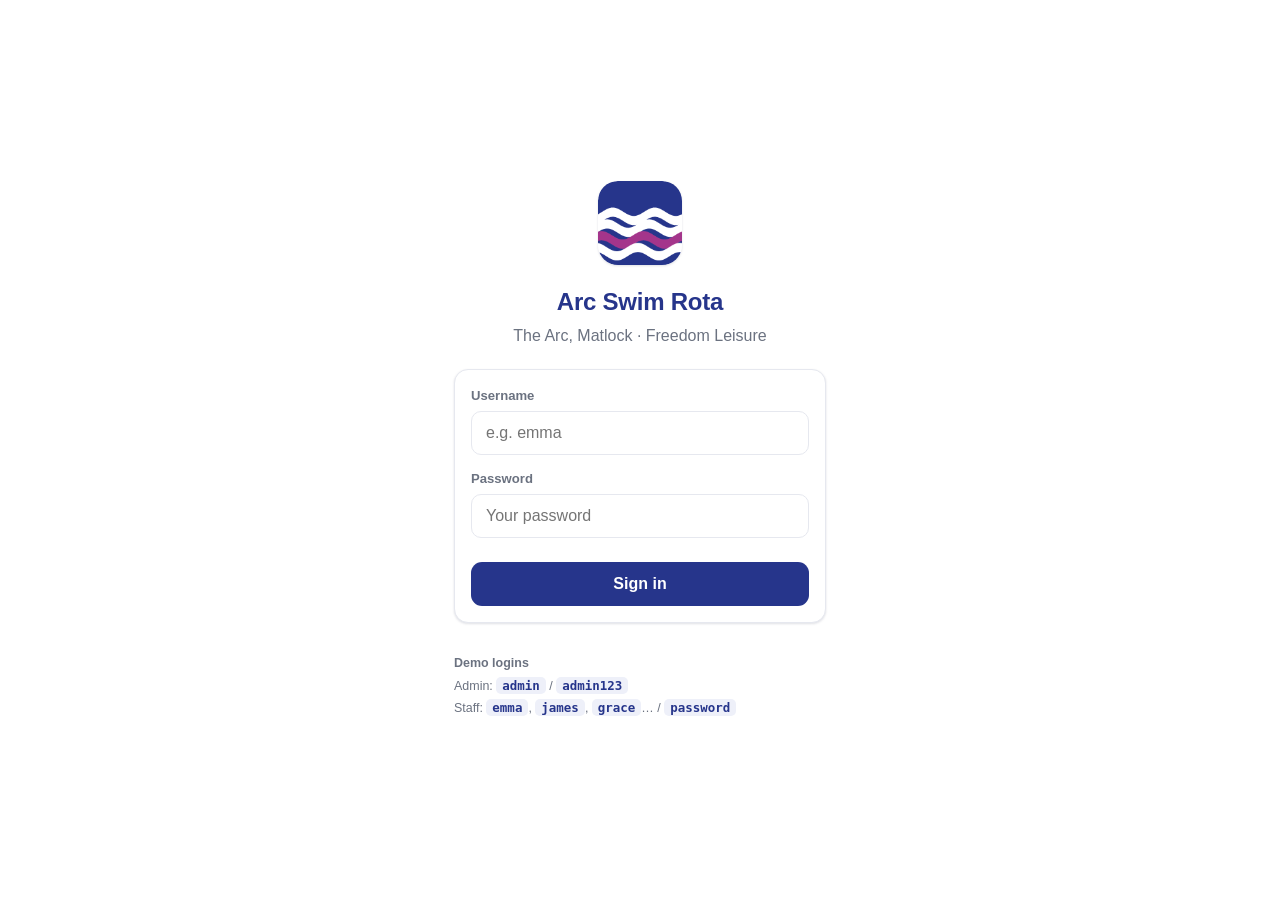
==== static/index.html @ 5714568e "fix: sticky chat header in messaging window Co-Authored-By: Claude Sonnet 4.6 <noreply@anthropic.com" ====
<!DOCTYPE html>
<html lang="en-GB">
<head>
  <meta charset="UTF-8" />
  <meta name="viewport" content="width=device-width, initial-scale=1.0, viewport-fit=cover, maximum-scale=1" />
  <meta name="theme-color" content="#26358B" />
  <meta name="apple-mobile-web-app-capable" content="yes" />
  <meta name="apple-mobile-web-app-status-bar-style" content="default" />
  <meta name="apple-mobile-web-app-title" content="Swim Rota" />
  <title>Arc Swim Rota</title>
  <link rel="manifest" href="/manifest.webmanifest" />
  <link rel="apple-touch-icon" href="/static/apple-touch-icon.png" />
  <link rel="icon" href="/static/icon-192.png" />
  <link rel="stylesheet" href="/static/styles.css?v=42" />
</head>
<body>
  <div id="app"></div>
  <script src="/static/app.js?v=42"></script>
</body>
</html>
---- static/styles.css ----
/* Arc Swim Rota — Freedom Leisure branding (deep blue #26358B, magenta #A4358B)
   White background, mobile-first, large tap targets. */
:root {
  --blue: #26358B;
  --blue-dark: #1b2767;
  --blue-soft: #eef0f9;
  --magenta: #A4358B;
  --magenta-soft: #f7eaf4;
  --purple: #6d3bd4;
  --purple-soft: #efe9fb;
  --teal: #0E9F8E;
  --green: #1f9d55;
  --green-soft: #e7f6ed;
  --amber: #c77700;
  --amber-soft: #fdf3e2;
  --red: #c62828;
  --red-soft: #fbeaea;
  --ink: #1c2030;
  --muted: #6b7280;
  --line: #e6e8ef;
  --bg: #ffffff;
  --card: #ffffff;
  --shadow: 0 1px 3px rgba(20, 30, 70, .08), 0 1px 2px rgba(20, 30, 70, .06);
  --radius: 14px;
  --safe-top: env(safe-area-inset-top, 0px);
  --safe-bottom: env(safe-area-inset-bottom, 0px);
}

* { box-sizing: border-box; -webkit-tap-highlight-color: transparent; }
html, body { margin: 0; padding: 0; }
body {
  font-family: -apple-system, BlinkMacSystemFont, "Segoe UI", Roboto, Helvetica, Arial, sans-serif;
  background: var(--bg);
  color: var(--ink);
  font-size: 16px;
  line-height: 1.45;
  -webkit-font-smoothing: antialiased;
}
h1, h2, h3 { margin: 0; font-weight: 700; letter-spacing: -0.01em; }
button { font-family: inherit; font-size: 1rem; cursor: pointer; }
a { color: var(--blue); }
input, select, textarea {
  font-family: inherit; font-size: 1rem; width: 100%; padding: 12px 14px;
  border: 1.5px solid var(--line); border-radius: 10px; background: #fff; color: var(--ink);
}
input:focus, select:focus, textarea:focus { outline: none; border-color: var(--blue); }
label { display: block; font-size: .82rem; font-weight: 600; color: var(--muted); margin: 0 0 6px; }
.field { margin-bottom: 14px; }

/* ---------- layout ---------- */
#app { min-height: 100vh; }
.app-main {
  max-width: 720px; margin: 0 auto;
  padding: calc(var(--safe-top) + 64px) 16px calc(var(--safe-bottom) + 84px);
}

/* ---------- top bar ---------- */
.topbar {
  position: fixed; top: 0; left: 0; right: 0; z-index: 30;
  background: var(--blue); color: #fff;
  padding: calc(var(--safe-top) + 10px) 16px 10px;
  display: flex; align-items: center; gap: 12px;
  box-shadow: 0 2px 10px rgba(20,30,70,.18);
}
.topbar .logo { display: flex; align-items: center; gap: 10px; font-weight: 800; font-size: 1.05rem; }
.topbar .logo img { width: 30px; height: 30px; border-radius: 7px; }
.topbar .spacer { flex: 1; }
.iconbtn {
  background: rgba(255,255,255,.14); border: none; color: #fff; width: 40px; height: 40px;
  border-radius: 50%; font-size: 1.1rem; display: grid; place-items: center; position: relative;
}
.iconbtn .dot {
  position: absolute; top: 4px; right: 4px; min-width: 17px; height: 17px; padding: 0 4px;
  background: var(--magenta); border-radius: 9px; font-size: .65rem; font-weight: 700;
  display: grid; place-items: center; border: 2px solid var(--blue);
}

/* ---------- bottom nav ---------- */
.bottomnav {
  position: fixed; bottom: 0; left: 0; right: 0; z-index: 30;
  background: #fff; border-top: 1px solid var(--line);
  display: flex; padding-bottom: var(--safe-bottom);
}
.bottomnav button {
  flex: 1; background: none; border: none; padding: 9px 4px 8px; color: var(--muted);
  display: flex; flex-direction: column; align-items: center; gap: 3px; font-size: .68rem; font-weight: 600;
}
.bottomnav button .ico { font-size: 1.32rem; line-height: 1; }
.bottomnav button.active { color: var(--blue); }
.bottomnav button.active .ico { transform: translateY(-1px); }

/* ---------- cards / sections ---------- */
.card {
  background: var(--card); border: 1px solid var(--line); border-radius: var(--radius);
  box-shadow: var(--shadow); padding: 16px; margin-bottom: 14px;
}
.section-title { font-size: 1.15rem; margin: 4px 2px 12px; }
.muted { color: var(--muted); }
.small { font-size: .82rem; }
.center { text-align: center; }
.row { display: flex; align-items: center; gap: 10px; }
.between { display: flex; align-items: center; justify-content: space-between; gap: 10px; }
.wrap { flex-wrap: wrap; }
.stack > * + * { margin-top: 10px; }

/* ---------- buttons ---------- */
.btn {
  display: inline-flex; align-items: center; justify-content: center; gap: 7px;
  padding: 12px 18px; border-radius: 11px; border: 1.5px solid transparent;
  font-weight: 700; background: var(--blue); color: #fff; transition: filter .12s, background .12s;
}
.btn:active { filter: brightness(.94); }
.btn.block { width: 100%; }
.btn.ghost { background: #fff; color: var(--blue); border-color: var(--blue); }
.btn.sub { background: var(--blue-soft); color: var(--blue); }
.btn.magenta { background: var(--magenta); }
.btn.green { background: var(--green); }
.btn.danger { background: #fff; color: var(--red); border-color: var(--red); }
.btn.sm { padding: 8px 13px; font-size: .85rem; border-radius: 9px; }
.btn:disabled { opacity: .5; pointer-events: none; }

/* ---------- pills / badges ---------- */
.pill {
  display: inline-flex; align-items: center; gap: 5px; padding: 3px 10px; border-radius: 999px;
  font-size: .73rem; font-weight: 700; white-space: nowrap;
}
.pill.open { background: var(--blue-soft); color: var(--blue); }
.pill.requested { background: var(--amber-soft); color: var(--amber); }
.pill.approved { background: var(--green-soft); color: var(--green); }
.pill.valid { background: var(--green-soft); color: var(--green); }
.pill.expiring { background: var(--amber-soft); color: var(--amber); }
.pill.expired, .pill.missing { background: var(--red-soft); color: var(--red); }
.tag { display:inline-block; padding: 2px 9px; border-radius: 999px; font-size:.72rem; font-weight:700; color:#fff; }

/* ---------- banners ---------- */
.banner { border-radius: 12px; padding: 12px 14px; margin-bottom: 14px; font-size: .9rem; font-weight: 600; }
.banner.warn { background: var(--amber-soft); color: var(--amber); border: 1px solid #f0d49a; }
.banner.danger { background: var(--red-soft); color: var(--red); border: 1px solid #f0bcbc; }
.banner.info { background: var(--blue-soft); color: var(--blue); border: 1px solid #cfd6f0; }

/* ---------- login ---------- */
.login-wrap {
  min-height: 100vh; display: flex; flex-direction: column; justify-content: center;
  padding: 24px; max-width: 420px; margin: 0 auto;
}
.login-logo { text-align: center; margin-bottom: 22px; }
.login-logo img { width: 84px; height: 84px; border-radius: 20px; box-shadow: var(--shadow); }
.login-logo h1 { color: var(--blue); margin-top: 14px; font-size: 1.5rem; }
.login-logo p { color: var(--muted); margin: 4px 0 0; }
.demo-creds { font-size: .78rem; color: var(--muted); margin-top: 16px; line-height: 1.7; }
.demo-creds code { background: var(--blue-soft); color: var(--blue); padding: 1px 6px; border-radius: 5px; font-weight: 700; }

/* ---------- slot / class cards ---------- */
.day-head { font-size: 1.02rem; font-weight: 800; color: var(--blue); margin: 18px 2px 8px; display:flex; align-items:baseline; gap:8px;}
.day-head .date { color: var(--muted); font-weight: 600; font-size: .85rem; }
.dv-slot { margin-bottom: 18px; }
.dv-slot-hdr { font-size: .82rem; font-weight: 800; color: var(--blue); padding: 5px 8px; background: var(--blue-soft); border-radius: 8px; margin-bottom: 8px; letter-spacing: .01em; }
.dv-slot-grid { display: grid; grid-template-columns: 1fr 1fr; gap: 8px; }
@media (max-width: 380px) { .dv-slot-grid { grid-template-columns: 1fr; } }
.classcard { border: 1px solid var(--line); border-left: 5px solid var(--blue); border-radius: 12px; padding: 12px 14px; margin-bottom: 0; background:#fff; box-shadow: var(--shadow);}
.classcard .ch { display:flex; align-items:center; justify-content:space-between; gap:8px; margin-bottom: 8px;}
.classcard .ch .t { font-weight: 800; }
.classcard .ch .time { font-size: .8rem; color: var(--muted); font-weight: 700; }
.classcard .meta { font-size:.78rem; color: var(--muted); margin-bottom: 8px; }
.slotrow { display:flex; align-items:center; justify-content:space-between; gap:8px; padding: 8px 0; border-top: 1px dashed var(--line); }
.slotrow:first-of-type { border-top: none; }
.slotrow .who { font-size: .9rem; }
.slotrow .who .role { font-weight: 700; }
.slotrow .who .name { color: var(--muted); }
.slotrow .act { display:flex; gap:6px; align-items:center; }

/* ---------- calendar week strip ---------- */
.weekbar { display:flex; gap:6px; overflow-x:auto; padding: 10px 0 8px; -webkit-overflow-scrolling: touch; }
.weekbar button {
  flex: 0 0 auto; border: 1.5px solid var(--line); background:#fff; border-radius: 12px; padding: 8px 6px;
  min-width: 48px; display:flex; flex-direction:column; align-items:center; gap:2px; color: var(--ink);
}
.weekbar button.active { background: var(--blue); color:#fff; border-color: var(--blue); }
.weekbar button.today { border-color: var(--magenta); }
.weekbar button .dow { font-size:.66rem; font-weight:700; text-transform:uppercase; opacity:.8; }
.weekbar button .dnum { font-size:1.15rem; font-weight:800; }
.weekbar button .dotmark { width:6px; height:6px; border-radius:50%; background: var(--magenta); }

.navrow { display:flex; align-items:center; justify-content:space-between; margin-bottom:8px; }
.navrow button { background: var(--blue-soft); color: var(--blue); border:none; border-radius:10px; padding:8px 14px; font-weight:700; }

/* ---------- list / tables ---------- */
.tabs { display:flex; gap:6px; background: var(--blue-soft); padding:4px; border-radius:12px; margin-bottom:14px; }
.tabs button { flex:1; border:none; background:none; padding:9px; border-radius:9px; font-weight:700; color: var(--blue); }
.tabs button.active { background:#fff; box-shadow: var(--shadow); }
.list-item { display:flex; align-items:center; justify-content:space-between; gap:10px; padding:12px 0; border-bottom:1px solid var(--line); }
.list-item:last-child { border-bottom:none; }
table { width:100%; border-collapse: collapse; font-size:.85rem; }
th, td { text-align:left; padding:8px 6px; border-bottom:1px solid var(--line); }
th { color: var(--muted); font-size:.72rem; text-transform:uppercase; letter-spacing:.03em; }

/* ---------- modal / sheet ---------- */
.sheet-backdrop {
  position: fixed; inset: 0; background: rgba(20,25,50,.45); z-index: 50;
  display:flex; align-items:flex-end; justify-content:center; animation: fade .15s ease;
}
.sheet {
  background:#fff; width:100%; max-width:560px; border-radius: 20px 20px 0 0; padding: 8px 18px calc(var(--safe-bottom) + 20px);
  max-height: 90vh; overflow-y:auto; animation: slideup .2s ease;
}
.sheet .grip { width:40px; height:5px; background: var(--line); border-radius:3px; margin: 8px auto 14px; }
.sheet h2 { font-size:1.15rem; margin-bottom: 4px; }
@media (min-width:560px){ .sheet-backdrop{ align-items:center; } .sheet{ border-radius:20px; } }
.detail-rows { display:flex; flex-direction:column; gap:0; border:1px solid var(--line); border-radius:10px; overflow:hidden; }
.detail-row { display:flex; justify-content:space-between; align-items:center; padding:9px 14px; font-size:.88rem; border-bottom:1px solid var(--line); }
.detail-row:last-child { border-bottom:none; }
.detail-row span { color:var(--muted); }
@keyframes slideup { from { transform: translateY(40px); opacity:.6 } to { transform:none; opacity:1 } }
@keyframes fade { from { opacity:0 } to { opacity:1 } }

/* ---------- toast ---------- */
#toast {
  position: fixed; left: 50%; bottom: calc(var(--safe-bottom) + 96px); transform: translateX(-50%);
  background: var(--ink); color:#fff; padding: 11px 18px; border-radius: 12px; font-weight:600; font-size:.9rem;
  z-index: 80; box-shadow: 0 6px 24px rgba(0,0,0,.25); max-width: 90%; text-align:center; opacity:0; pointer-events:none;
  transition: opacity .2s, transform .2s;
}
#toast.show { opacity:1; transform: translateX(-50%) translateY(0); }
#toast.err { background: var(--red); }
#toast.ok { background: var(--green); }

/* ---------- misc ---------- */
.spinner { width:30px;height:30px;border:3px solid var(--blue-soft);border-top-color:var(--blue);border-radius:50%;animation:spin .8s linear infinite;margin:30px auto;}
@keyframes spin { to { transform: rotate(360deg) } }
.empty { text-align:center; color: var(--muted); padding: 30px 10px; }
.empty .big { font-size: 2.4rem; }
.grid2 { display:grid; grid-template-columns: 1fr 1fr; gap: 10px; }
.statnum { font-size: 1.5rem; font-weight: 800; color: var(--blue); }
.checkrow { display:flex; align-items:center; gap:10px; padding:10px; border:1.5px solid var(--line); border-radius:10px; margin-bottom:8px; }
.checkrow input { width:auto; }
.checkrow.on { border-color: var(--blue); background: var(--blue-soft); }
.chips { display:flex; flex-wrap:wrap; gap:6px; }
.divider { height:1px; background: var(--line); margin: 14px 0; }

/* ---------- nav badge ---------- */
.nav-label { display:inline-flex; align-items:center; gap:3px; }
.nav-badge {
  background:var(--magenta); color:#fff; border-radius:99px;
  min-width:14px; height:14px; padding:0 3px;
  font-size:.58rem; font-weight:800; line-height:1;
  display:inline-flex; align-items:center; justify-content:center;
  pointer-events:none; flex-shrink:0;
}

/* ---------- channel list ---------- */
.ch-row { display:flex; align-items:center; gap:12px; padding:13px 0; border-bottom:1px solid var(--line); cursor:pointer; }
.ch-row:last-child { border-bottom:none; }
.ch-row:active { opacity:.7; }
.ch-avatar { width:44px; height:44px; border-radius:50%; display:grid; place-items:center; font-size:1.2rem; font-weight:800; color:#fff; flex-shrink:0; }
.ch-avatar.sm { width:30px; height:30px; font-size:.85rem; }
.ch-avatar-dm { background:var(--magenta) !important; font-size:1.1rem; }
.ch-unread { background:var(--magenta); color:#fff; border-radius:99px; font-size:.68rem; font-weight:800; min-width:20px; height:20px; padding:0 5px; display:flex; align-items:center; justify-content:center; flex-shrink:0; }
.ch-section { font-size:.72rem; font-weight:700; color:var(--muted); text-transform:uppercase; letter-spacing:.05em; padding:12px 2px 6px; }
.ch-info { flex:1; min-width:0; }
.ch-preview { font-size:.82rem; color:var(--muted); white-space:nowrap; overflow:hidden; text-overflow:ellipsis; margin-top:2px; }

/* ---------- chat conversation — full-height flex so input never scrolls away ---------- */
.app-main:has(.chat-header) {
  padding-left: 16px;
  padding-right: 16px;
  padding-bottom: 0;
  display: flex;
  flex-direction: column;
  /* fill viewport minus topbar; bottom nav sits on top via z-index */
  height: calc(100dvh - var(--safe-top) - 64px);
  height: calc(100vh  - var(--safe-top) - 64px);
  overflow: hidden;
}
.chat-header { flex-shrink:0; position:sticky; top:0; display:flex; align-items:center; gap:10px; padding:12px 0; border-bottom:1px solid var(--line); background:#fff; z-index:5; }
.chat-body {
  flex: 1;
  min-height: 0; /* lets flex child shrink below its content size */
  overflow-y: auto;
  -webkit-overflow-scrolling: touch;
  padding: 12px 0 8px;
}
.chat-input-bar {
  flex-shrink: 0;
  display: flex;
  gap: 8px;
  align-items: flex-end;
  padding: 10px 0 calc(var(--safe-bottom) + 68px);
  background: #fff;
  border-top: 1px solid var(--line);
}
.chat-input-bar textarea { flex:1; resize:none; border-radius:22px; padding:10px 16px; font-size:.95rem; max-height:120px; overflow-y:auto; line-height:1.4; }
.chat-send { width:44px; height:44px; border-radius:50%; background:var(--blue); color:#fff; border:none; font-size:1.1rem; cursor:pointer; flex-shrink:0; display:grid; place-items:center; transition:background .12s; }
.chat-send:disabled { background:var(--line); }
.chat-send:not(:disabled):active { background:var(--blue-dark); }

/* bubbles */
.bubble-wrap { display:flex; flex-direction:column; margin-bottom:6px; max-width:78%; }
.bubble-wrap.mine { align-self:flex-end; align-items:flex-end; }
.bubble-wrap.theirs { align-self:flex-start; align-items:flex-start; }
.bubble-name { font-size:.7rem; font-weight:700; color:var(--muted); margin-bottom:3px; padding-left:4px; }
.bubble { padding:10px 14px; border-radius:18px; font-size:.92rem; line-height:1.45; word-break:break-word; }
.bubble-wrap.mine   .bubble { background:var(--blue); color:#fff; border-bottom-right-radius:4px; }
.bubble-wrap.theirs .bubble { background:var(--blue-soft); color:var(--ink); border-bottom-left-radius:4px; }
.bubble-time { font-size:.65rem; color:var(--muted); margin-top:3px; padding:0 4px; }

/* ---------- calendar filter chips ---------- */
.filterbar { display:flex; gap:7px; overflow-x:auto; padding: 2px 0 10px; -webkit-overflow-scrolling:touch; flex-wrap:wrap; }
.filterchip {
  flex:0 0 auto; border:2px solid var(--line); background:#fff; border-radius:20px;
  padding:6px 14px; font-weight:700; font-size:.8rem; color:var(--muted); cursor:pointer;
  transition: background .12s, color .12s, border-color .12s;
}
.filterchip.active { background:var(--blue); border-color:var(--blue); color:#fff !important; }

/* ---------- week timetable grid ---------- */
.wg-wrap { overflow-x: auto; -webkit-overflow-scrolling: touch; border-radius: 10px; border: 1px solid var(--line); }
.wg-table { border-collapse: collapse; min-width: 100%; font-size: .72rem; }
.wg-time { position: sticky; left: 0; background: var(--bg); z-index: 2; padding: 4px 6px; color: var(--muted); font-size: .68rem; font-weight: 700; white-space: nowrap; border-right: 1px solid var(--line); width: 52px; vertical-align: top; }
.wg-end { display:block; color: var(--line); font-size: .6rem; }
.wg-time-head { position: sticky; left: 0; background: var(--blue-soft); z-index: 3; width: 52px; }
.wg-th { background: var(--blue-soft); text-align: center; padding: 6px 4px; font-size: .72rem; font-weight: 700; color: var(--blue); border-bottom: 2px solid var(--line); min-width: 72px; }
.wg-th.wg-today { background: var(--blue); color: #fff; }
.wg-dnum { font-size: 1rem; font-weight: 800; }
.wg-cell { border: 1px solid var(--line); padding: 3px; vertical-align: top; min-width: 72px; cursor: pointer; }
.wg-cell:hover { background: var(--blue-soft); }
.wg-empty { background: #fafafa; }
.wg-pill { border-radius: 6px; padding: 3px 5px; margin-bottom: 2px; font-size: .67rem; font-weight: 700; white-space: nowrap; overflow: hidden; text-overflow: ellipsis; }
.wg-pill-ok { background: var(--green-soft); color: var(--green); }
.wg-pill-partial { background: var(--amber-soft); color: var(--amber); }
.wg-pill-pending { background: var(--amber-soft); color: var(--amber); }
.wg-pill-open { background: var(--blue-soft); color: var(--blue); }
.wg-pill-more { background: transparent; color: var(--blue); font-weight: 700; padding: 1px 5px; border: none; cursor: pointer; font-size: inherit; }
.wg-extra-pills { display: contents; }
.wg-mine { outline: 2px solid var(--magenta); outline-offset: 1px; border-radius: 6px; }
.wg-mine-requested { outline: 2px dashed var(--red); outline-offset: 1px; border-radius: 6px; }
.wg-hint { display:flex; gap:10px; flex-wrap:wrap; margin-bottom:10px; padding:0 2px; }
.wg-legend { font-size: .72rem; font-weight: 700; padding: 3px 10px; border-radius: 6px; }

/* ---------- home shifts week grid ---------- */
.ms-wrap { overflow-x: auto; -webkit-overflow-scrolling: touch; border-radius: 10px; border: 1px solid var(--line); }
.ms-table { border-collapse: collapse; font-size: .65rem; min-width: 100%; }
.ms-time-h { position: sticky; left: 0; background: var(--blue-soft); z-index: 3; width: 42px; border: 1px solid var(--line); }
.ms-th { background: var(--blue-soft); text-align: center; padding: 4px 2px; font-weight: 700; color: var(--blue); min-width: 42px; border: 1px solid var(--line); line-height: 1.2; }
.ms-th.ms-today { background: var(--blue); color: #fff; }
.ms-th.ms-past { opacity: .55; }
.ms-dow { font-size: .6rem; font-weight: 700; text-transform: uppercase; display: block; }
.ms-dnum { font-size: .88rem; font-weight: 800; }
.ms-time { position: sticky; left: 0; background: #fff; z-index: 2; padding: 2px 4px; color: var(--muted); font-size: .6rem; font-weight: 700; white-space: nowrap; border: 1px solid var(--line); width: 42px; vertical-align: top; }
.ms-cell { border: 1px solid var(--line); padding: 2px; vertical-align: top; min-width: 42px; }
.ms-empty { background: #fafafa; }
.ms-pill { border-radius: 5px; padding: 2px 4px; margin-bottom: 2px; font-size: .6rem; font-weight: 700; display: flex; align-items: center; gap: 2px; line-height: 1.3; }
.ms-ok { background: var(--green-soft); color: var(--green); }
.ms-pending { background: var(--amber-soft); color: var(--amber); }
.ms-lg { background: var(--red-soft); color: var(--red); }
.ms-lbl { flex: 1; }
.ms-chk { opacity: .7; flex-shrink: 0; }
.ms-x { background: none; border: none; color: inherit; opacity: .45; font-size: .75rem; cursor: pointer; padding: 0 1px; flex-shrink: 0; line-height: 1; }
.ms-x:hover { opacity: 1; }

/* ---------- rota builder grid ---------- */
.rg-scroll { overflow-x: auto; -webkit-overflow-scrolling: touch; border: 1px solid var(--line); border-radius: 10px; max-width: 100%; }
.rg-table { border-collapse: collapse; font-size: .72rem; }
.rg-th { background: var(--blue-soft); text-align: center; padding: 5px 3px; font-weight: 700; color: var(--blue); border: 1px solid var(--line); min-width: 54px; }
.rg-th.rg-today { background: var(--blue); color: #fff; }
.rg-dnum { font-size:.9rem; font-weight:800; }
.rg-time { position: sticky; left: 0; background: #fff; z-index: 2; font-size: .68rem; font-weight: 700; color: var(--muted); padding: 2px 5px; border: 1px solid var(--line); white-space: nowrap; width: 50px; }
.rg-cell { border: 1px solid var(--line); padding: 2px; max-width: 70px; }
.rg-empty { background: #fafafa; }
#manageBody { max-width: 100%; overflow-x: hidden; }
.rg-legend { display:flex; gap:8px; flex-wrap:wrap; margin-top:8px; align-items:center; font-size:.75rem; }
.rb-cell { border-radius: 7px; padding: 3px 4px; text-align: center; font-size: .68rem; font-weight: 700; cursor: pointer; transition: background .1s; user-select: none; white-space: nowrap; overflow: hidden; text-overflow: ellipsis; max-width: 66px; }
.rg-open { background: #f0f4ff; color: var(--blue); border: 1.5px dashed var(--blue); }
.rg-open:hover, .rg-open.rb-sel { background: var(--blue); color: #fff; border-style: solid; }
.rb-sel { background: var(--blue) !important; color: #fff !important; border-color: var(--blue) !important; }
.rg-taken-ok { background: var(--green-soft); color: var(--green); border: 1.5px solid var(--green); cursor: default; }
.rg-taken-pending { background: var(--red-soft); color: var(--red); border: 1.5px dashed var(--red); cursor: default; }
.rg-past { background: #f5f5f5; color: #bbb; border: 1.5px dashed #ddd; cursor: not-allowed; }
.rg-lvl { font-weight:900; font-size:.72rem; opacity:.85; }
/* role shortcode badges — on rota tabs and inside all-view cells */
.rtab-badge { display:inline-flex; align-items:center; justify-content:center; width:18px; height:18px; border-radius:4px; font-size:.6rem; font-weight:900; color:#fff; vertical-align:middle; flex-shrink:0; }
.rtab-icon  { font-size:.85rem; vertical-align:middle; }
.rg-role-badge { display:inline-flex; align-items:center; justify-content:center; width:14px; height:14px; border-radius:3px; font-size:.52rem; font-weight:900; color:#fff; vertical-align:middle; flex-shrink:0; margin-right:1px; line-height:1; }
.rg-legend-role { display:inline-flex; align-items:center; gap:4px; font-size:.75rem; }
.rb-skip-panel { background:var(--red-soft); border:1px solid #f0bcbc; border-radius:10px; padding:10px 14px; margin-bottom:12px; font-size:.8rem; color:var(--red); }
.rb-skip-panel strong { display:block; margin-bottom:6px; }
.rb-skip-list { margin:0; padding-left:16px; display:flex; flex-direction:column; gap:4px; }
.rb-skip-list li { color:var(--ink); }
.rb-skip-slot { font-weight:700; margin-right:6px; }
.rb-skip-reason { color:var(--red); font-size:.75rem; }

/* hint bar for open shifts */
.open-hint {
  background:var(--green-soft); color:var(--green); border:1px solid #b2e0c4; border-radius:11px;
  padding:10px 14px; font-size:.85rem; font-weight:600; margin-bottom:10px;
}

/* ---------- compact approvals ---------- */
.appr-row { display:flex; align-items:center; gap:8px; padding:7px 0; border-bottom:1px solid var(--line); }
.appr-row:last-child { border-bottom:none; }
.appr-dot { width:8px; height:8px; border-radius:50%; flex-shrink:0; }
.appr-info { flex:1; min-width:0; font-size:.8rem; display:flex; gap:5px; align-items:center; flex-wrap:wrap; }
.appr-name { font-weight:700; }
.appr-role { font-weight:700; }
.appr-time { color:var(--muted); font-size:.75rem; }
.appr-sep { color:var(--line); }
.appr-btns { display:flex; gap:4px; flex-shrink:0; }
.appr-btns .btn { padding:5px 10px; font-size:.78rem; }
.appr-row-clash { background:var(--red-soft); border-radius:8px; padding:7px 8px; margin-bottom:2px; border-bottom:none !important; }
.appr-clash { width:100%; font-size:.72rem; color:var(--red); font-weight:600; margin-top:2px; }

/* ---------- compact outstanding rows + coverage bars ---------- */
.osr-row { display:flex; align-items:center; gap:6px; padding:5px 0; border-bottom:1px solid var(--line); font-size:.8rem; }
.osr-row:last-child { border-bottom:none; }
.osr-dot { width:7px; height:7px; border-radius:50%; flex-shrink:0; }
.osr-time { font-weight:700; white-space:nowrap; min-width:36px; }
.osr-info { flex:1; color:var(--muted); overflow:hidden; text-overflow:ellipsis; white-space:nowrap; }
.osr-who { color:var(--amber); font-weight:700; white-space:nowrap; font-size:.75rem; }
.cov-row { padding:7px 0; border-bottom:1px solid var(--line); }
.cov-row:last-child { border-bottom:none; }
.cov-date { font-size:.8rem; font-weight:700; min-width:56px; }
.cov-bar-wrap { flex:1; height:7px; background:var(--line); border-radius:4px; overflow:hidden; min-width:50px; }
.cov-bar-fill { height:100%; border-radius:4px; }
.cov-detail { border-top:1px solid var(--line); margin-top:4px; }

/* ---------- home weekly strip ---------- */
.week-strip { display:flex; background:var(--blue-soft); border-radius:14px; padding:10px 2px; margin-bottom:16px; }
.ws-day { flex:1; text-align:center; }
.ws-dow { font-size:.6rem; font-weight:700; color:var(--muted); text-transform:uppercase; margin-bottom:3px; }
.ws-num { font-size:1rem; font-weight:800; color:var(--ink); margin-bottom:4px; }
.ws-today .ws-dow, .ws-today .ws-num { color:var(--blue); }
.ws-past .ws-num { color:var(--muted); }
.ws-badge { background:var(--amber); color:#fff; border-radius:99px; font-size:.67rem; font-weight:800; width:20px; height:20px; display:flex; align-items:center; justify-content:center; margin:0 auto; }
.ws-badge.ws-badge-ok { background:var(--green); }
.ws-dot { width:6px; height:6px; border-radius:50%; background:var(--line); margin:7px auto 0; }

/* ---------- home shift cards (compact) ---------- */
.hsc { background:#fff; border-left:4px solid; border-radius:12px; padding:10px 14px; margin-bottom:8px; box-shadow:var(--shadow); }
.hsc-top { display:flex; justify-content:space-between; align-items:baseline; margin-bottom:1px; }
.hsc-date { font-weight:800; font-size:.92rem; color:var(--ink); }
.hsc-time { font-size:.88rem; font-weight:700; color:var(--blue); }
.hsc-title { font-size:.82rem; color:var(--muted); margin-bottom:6px; }
.hsc-cowork { font-size:.78rem; color:var(--muted); margin-bottom:6px; }
.hsc-bot { display:flex; align-items:center; gap:8px; }

/* ---------- my-shifts week grid (days = columns) ---------- */
.ms-scroll { overflow-x:auto; -webkit-overflow-scrolling:touch; border-radius:14px; }
.ms-grid {
  display:grid; grid-template-columns:repeat(7, minmax(58px,1fr));
  gap:3px; background:var(--blue-soft); border-radius:14px; padding:4px;
  min-width:420px;
}
.ms-col {
  display:flex; flex-direction:column; min-width:0;
  background:#fff; border-radius:9px; overflow:hidden;
}
.ms-col.ms-today { box-shadow:inset 0 0 0 2px var(--blue); }
.ms-col.ms-past  { opacity:.6; }
.ms-head {
  text-align:center; padding:5px 0 4px; border-bottom:1px solid var(--line);
  display:flex; flex-direction:column; line-height:1.05;
}
.ms-dow  { font-size:.56rem; font-weight:800; text-transform:uppercase; color:var(--muted); letter-spacing:.02em; }
.ms-dnum { font-size:.92rem; font-weight:800; color:var(--ink); }
.ms-col.ms-today .ms-dow, .ms-col.ms-today .ms-dnum { color:var(--blue); }
.ms-body { display:flex; flex-direction:column; gap:2px; padding:3px 2px; min-height:20px; }
.ms-none { text-align:center; color:var(--line); font-weight:800; font-size:.85rem; line-height:22px; }

/* a single shift row (horizontal) */
.ms-row {
  display:flex; align-items:center; gap:2px;
  padding:2px 3px; border-radius:5px;
  border:1.5px solid transparent; overflow:hidden;
}
.ms-row.ms-ok      { background:var(--green-soft);  border-color:#bce6cd; }
.ms-row.ms-pending { background:var(--amber-soft); border-color:#f0d49a; }
.ms-row.ms-lg      { background:var(--red-soft); border-color:#f0bcbc; }
.ms-t  { font-size:.57rem; font-weight:800; color:var(--ink); white-space:nowrap; flex-shrink:0; }
.ms-lv { font-size:.68rem; font-weight:900; flex-shrink:0; }
.ms-row.ms-ok      .ms-lv { color:var(--green); }
.ms-row.ms-pending .ms-lv { color:var(--amber); }
.ms-row.ms-lg      .ms-lv { color:var(--red); }
.ms-st { font-size:.65rem; line-height:1; margin-left:auto; flex-shrink:0; }
.ms-row.ms-ok      .ms-st { color:var(--green); }
.ms-row.ms-pending .ms-st { color:var(--amber); }
.ms-row.ms-lg      .ms-st { color:var(--red); }

/* red life-ring emoji = lifeguard duty */
.ms-lg-icon { font-size:.75rem; line-height:1; flex-shrink:0; }

/* release button — small × in the chip corner */
.ms-x {
  position:absolute; top:-5px; right:-5px;
  width:16px; height:16px; padding:0; border:none; border-radius:50%;
  background:var(--magenta); color:#fff; font-size:.74rem; font-weight:800;
  line-height:15px; cursor:pointer; box-shadow:var(--shadow);
}
.ms-x:hover { filter:brightness(1.08); }

/* legend under the grid */
.ms-legend {
  display:flex; flex-wrap:wrap; gap:6px 14px; justify-content:center;
  margin-top:12px; font-size:.72rem; color:var(--muted);
}
.ms-legend > span { display:inline-flex; align-items:center; gap:5px; }
.ms-key { display:inline-flex; align-items:center; justify-content:center; width:16px; height:16px; border-radius:5px; font-size:.66rem; font-weight:800; }
.ms-key-ok      { background:var(--green-soft);  color:var(--green); }
.ms-key-pending { background:var(--amber-soft);  color:var(--amber); }
.ms-key-x       { background:var(--magenta); color:#fff; border-radius:50%; }
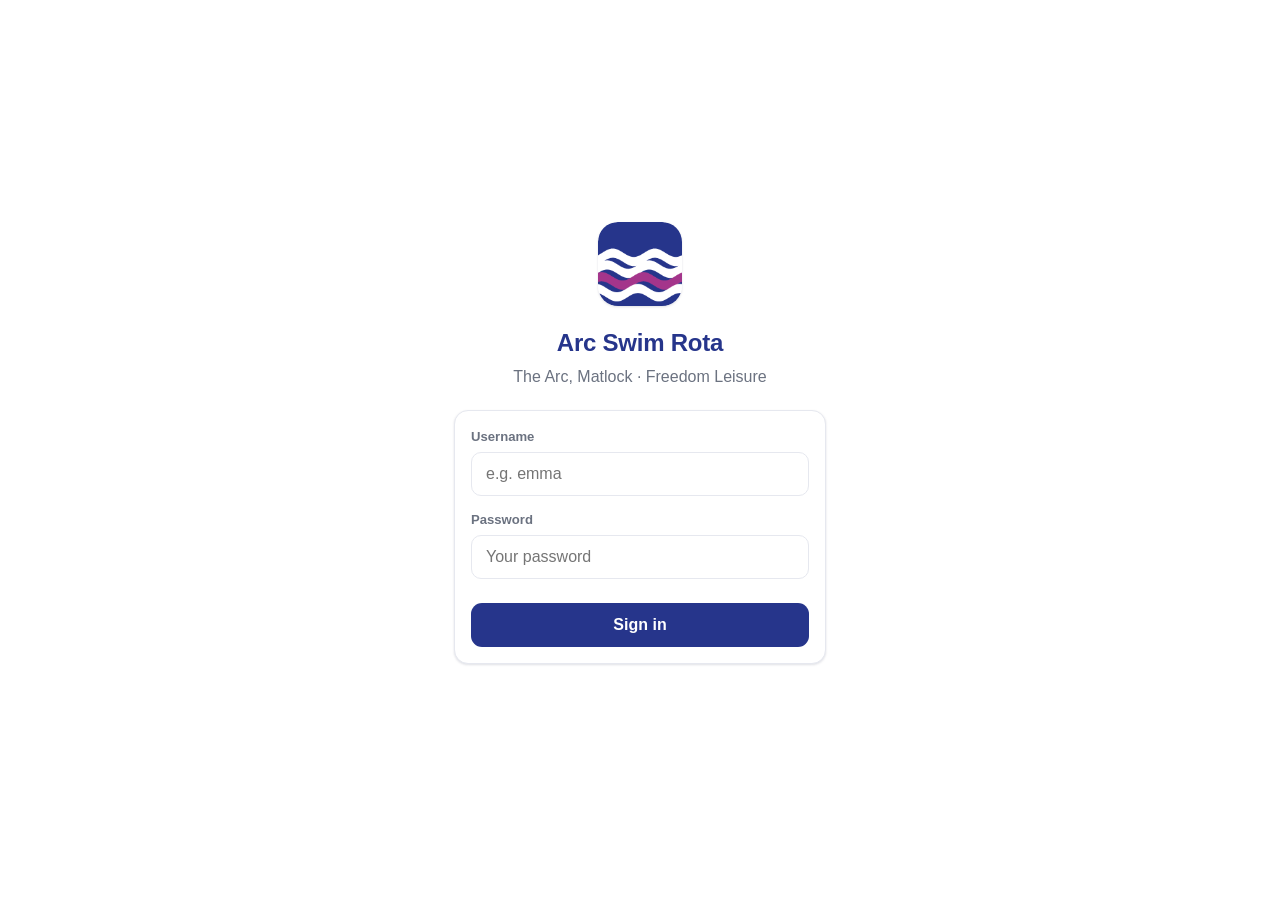
==== commit 39149217: "feat: production hardening (auth, timezone, validation, headers, caching) Implements the remaining a" ====
--- a/static/index.html
+++ b/static/index.html
@@ -11,10 +11,10 @@
   <link rel="manifest" href="/manifest.webmanifest" />
   <link rel="apple-touch-icon" href="/static/apple-touch-icon.png" />
   <link rel="icon" href="/static/icon-192.png" />
-  <link rel="stylesheet" href="/static/styles.css?v=42" />
+  <link rel="stylesheet" href="/static/styles.css" />
 </head>
 <body>
   <div id="app"></div>
-  <script src="/static/app.js?v=42"></script>
+  <script src="/static/app.js"></script>
 </body>
 </html>
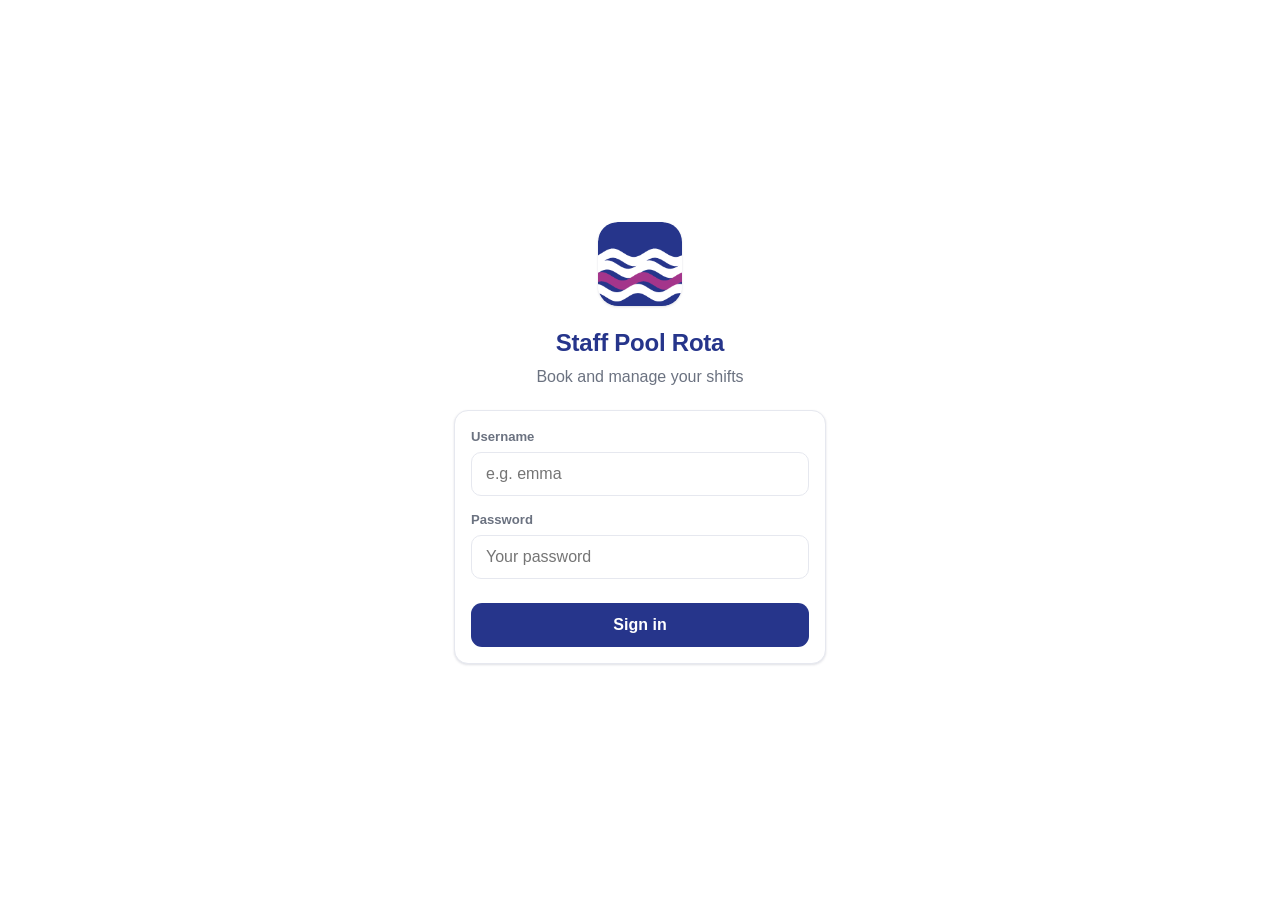
==== commit 31f7384b: "rename: Arc Swim Rota → generic "Staff Pool Rota"; add cmwebstats.com launch - Rebrand all user-faci" ====
--- a/static/index.html
+++ b/static/index.html
@@ -6,8 +6,8 @@
   <meta name="theme-color" content="#26358B" />
   <meta name="apple-mobile-web-app-capable" content="yes" />
   <meta name="apple-mobile-web-app-status-bar-style" content="default" />
-  <meta name="apple-mobile-web-app-title" content="Swim Rota" />
-  <title>Arc Swim Rota</title>
+  <meta name="apple-mobile-web-app-title" content="Pool Rota" />
+  <title>Staff Pool Rota</title>
   <link rel="manifest" href="/manifest.webmanifest" />
   <link rel="apple-touch-icon" href="/static/apple-touch-icon.png" />
   <link rel="icon" href="/static/icon-192.png" />
--- a/static/styles.css
+++ b/static/styles.css
@@ -1,4 +1,4 @@
-/* Arc Swim Rota — Freedom Leisure branding (deep blue #26358B, magenta #A4358B)
+/* Staff Pool Rota — branding (deep blue #26358B, magenta #A4358B)
    White background, mobile-first, large tap targets. */
 :root {
   --blue: #26358B;
